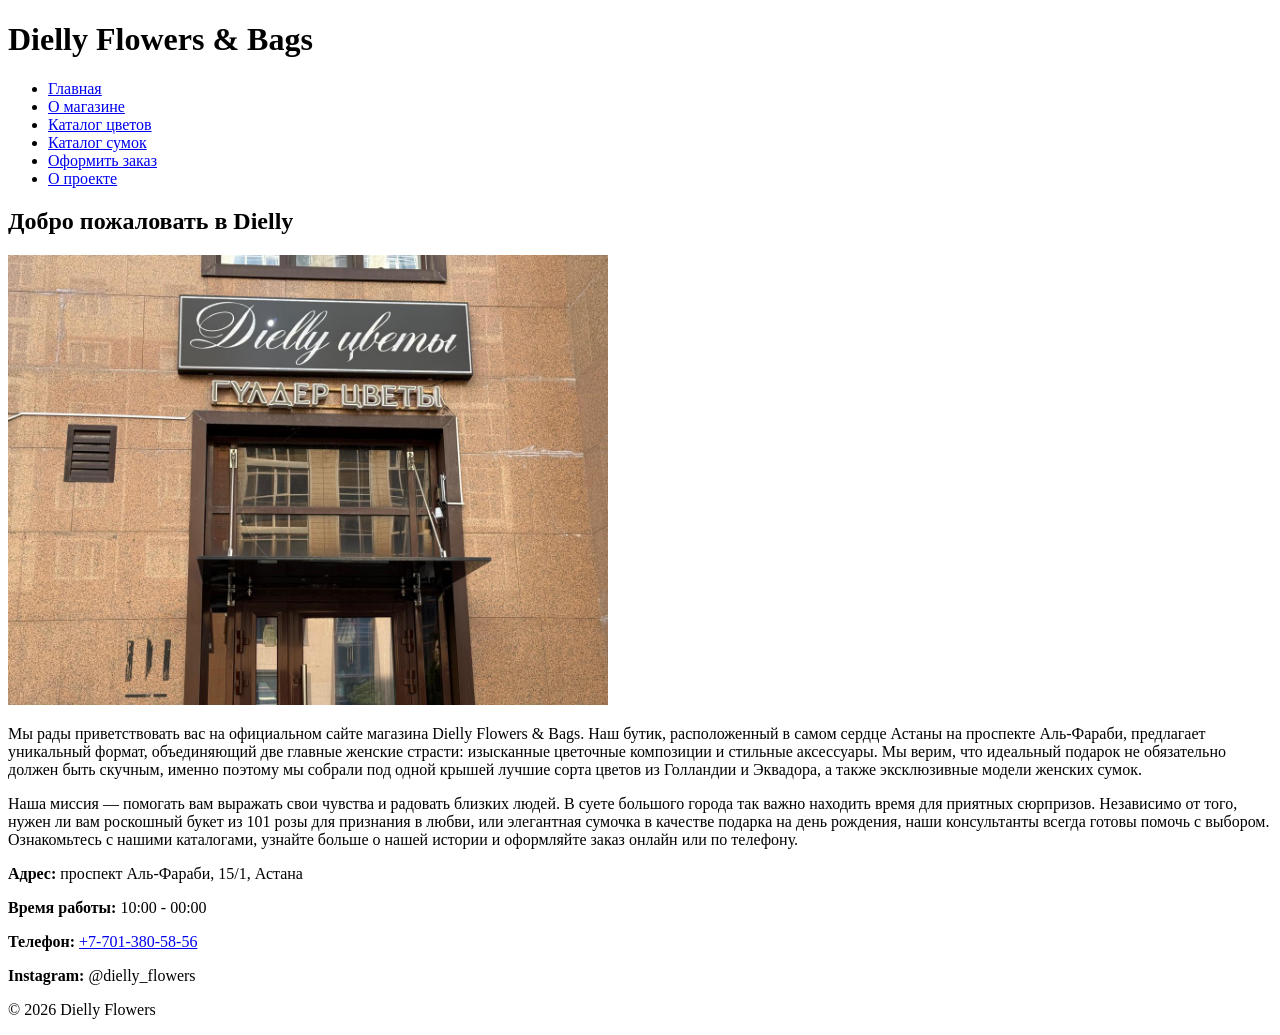
==== index.html @ 61161a2a "Add store front image to pages" ====
<!DOCTYPE html>
<html lang="ru">
<head>
    <meta charset="UTF-8">
    <meta name="viewport" content="width=device-width, initial-scale=1.0">
    <!-- Автор страницы: Расул Тажгулов -->
    <meta name="author" content="Расул Тажгулов">
    <meta name="description" content="Официальная страница цветочного и сумочного магазина Dielly в Астане">
    <title>Dielly Flowers & Bags — Главная</title>
</head>
<body>
    <!-- Используем header для логотипа и основной навигации по сайту -->
    <header>
        <h1>Dielly Flowers & Bags</h1>
        <!-- Используем nav, так как он семантически определяет блок с главными ссылками -->
        <nav>
            <ul>
                <li><a href="index.html">Главная</a></li>
                <li><a href="about.html">О магазине</a></li>
                <li><a href="flowers.html">Каталог цветов</a></li>
                <li><a href="bags.html">Каталог сумок</a></li>
                <li><a href="order.html">Оформить заказ</a></li>
                <li><a href="colophon.html">О проекте</a></li>
            </ul>
        </nav>
    </header>

    <main>
        <section>
            <h2>Добро пожаловать в Dielly</h2>
            
            <!-- Добавлено фото магазина. Атрибут alt обязателен для доступности (accessibility) -->
            <img src="images/photo_9.jpeg" alt="Витрина магазина Dielly Flowers на проспекте Аль-Фараби" width="600">

            <p>Мы рады приветствовать вас на официальном сайте магазина Dielly Flowers & Bags. Наш бутик, расположенный в самом сердце Астаны на проспекте Аль-Фараби, предлагает уникальный формат, объединяющий две главные женские страсти: изысканные цветочные композиции и стильные аксессуары. Мы верим, что идеальный подарок не обязательно должен быть скучным, именно поэтому мы собрали под одной крышей лучшие сорта цветов из Голландии и Эквадора, а также эксклюзивные модели женских сумок.</p>
            <p>Наша миссия — помогать вам выражать свои чувства и радовать близких людей. В суете большого города так важно находить время для приятных сюрпризов. Независимо от того, нужен ли вам роскошный букет из 101 розы для признания в любви, или элегантная сумочка в качестве подарка на день рождения, наши консультанты всегда готовы помочь с выбором. Ознакомьтесь с нашими каталогами, узнайте больше о нашей истории и оформляйте заказ онлайн или по телефону.</p>
        </section>
    </main>

    <footer>
        <p><strong>Адрес:</strong> проспект Аль-Фараби, 15/1, Астана</p>
        <p><strong>Время работы:</strong> 10:00 - 00:00</p>
        <p><strong>Телефон:</strong> <a href="tel:+77013805856">+7-701-380-58-56</a></p>
        <p><strong>Instagram:</strong> @dielly_flowers</p>
        <p>&copy; 2026 Dielly Flowers</p>
    </footer>
</body>
</html>
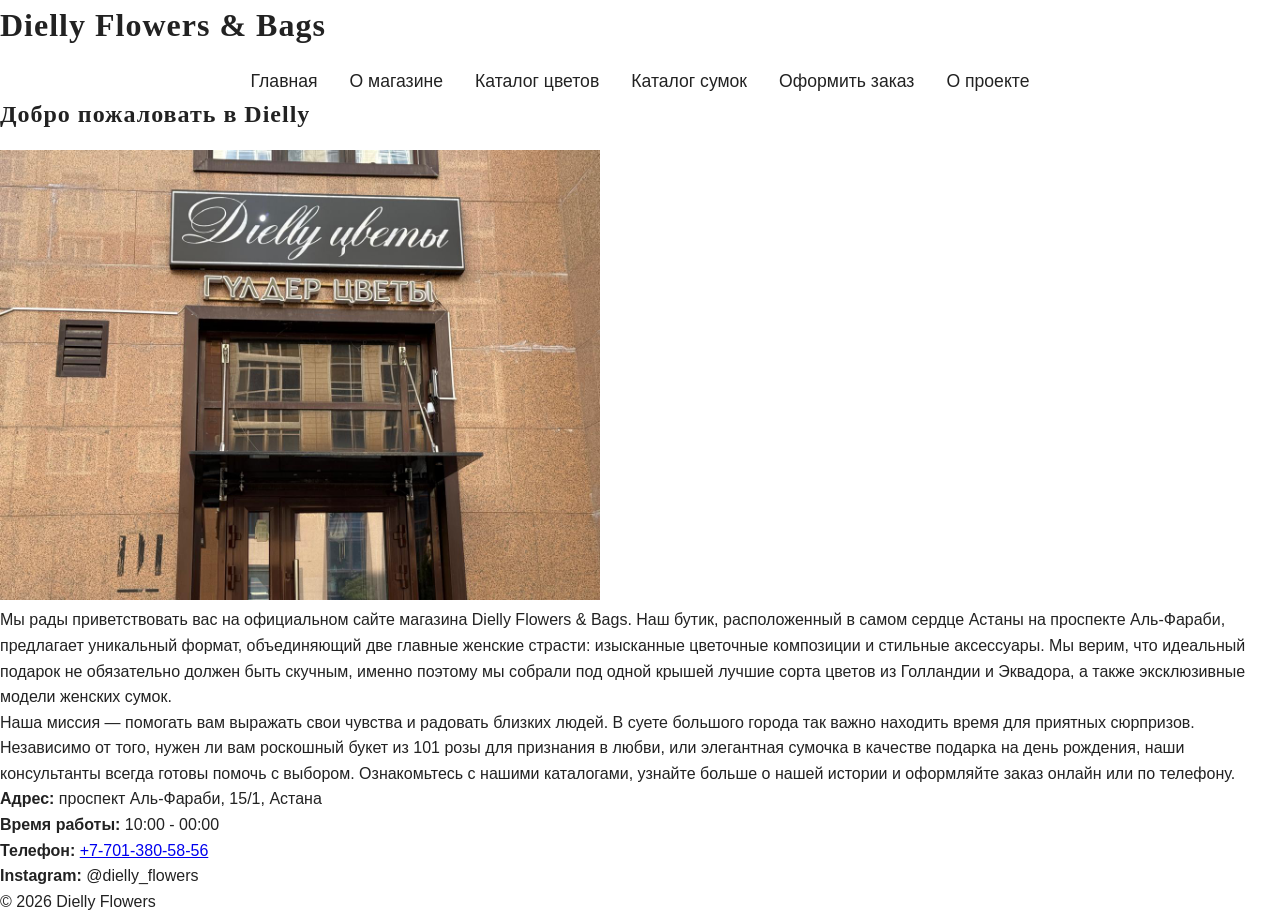
==== commit 12d56aec: "Update HTML structure and add base CSS" ====
--- a/index.html
+++ b/index.html
@@ -7,6 +7,8 @@
     <meta name="author" content="Расул Тажгулов">
     <meta name="description" content="Официальная страница цветочного и сумочного магазина Dielly в Астане">
     <title>Dielly Flowers & Bags — Главная</title>
+    <link rel="stylesheet" href="base.css">
+    <link rel="stylesheet" href="sayat.css">
 </head>
 <body>
     <!-- Используем header для логотипа и основной навигации по сайту -->
@@ -45,4 +47,4 @@
         <p>&copy; 2026 Dielly Flowers</p>
     </footer>
 </body>
-</html>+</html>
--- a/base.css
+++ b/base.css
@@ -0,0 +1,59 @@
+/* 
+Цветовая палитра проекта:
+1. #ffffff (Белый) - Чистый фон для секций
+2. rgb(34, 34, 34) - Темно-серый для основного текста (читабельность)
+3. rgba(233, 30, 99, 0.8) - Розовый акцент для кнопок и важных элементов
+4. #f5f5f5 - Светло-серый для фона форм
+5. hotpink (Named color) - Цвет для эффектов наведения (hover)
+*/
+
+/* Универсальный селектор (*) и Box Model */
+* {
+    box-sizing: border-box; 
+    margin: 0;
+    padding: 0;
+}
+
+body {
+    /* 1-е семейство шрифтов с fallback */
+    font-family: 'Segoe UI', Tahoma, Geneva, Verdana, sans-serif; 
+    color: rgb(34, 34, 34);
+    font-size: 16px;
+    line-height: 1.6;
+    /* Margin collapse объяснение: У body margin 0. Если бы у тега h2 внутри был margin-top, 
+       без padding'а у body их отступы "схлопнулись" бы (margin collapse), сдвинув сам body вниз. */
+}
+
+h1, h2, h3, legend {
+    /* 2-е семейство шрифтов */
+    font-family: 'Georgia', serif; 
+    font-weight: 700;
+    letter-spacing: 1px;
+    margin-bottom: 1rem;
+}
+
+.main-header {
+    background-color: #ffffff;
+    border-bottom: 2px solid #f5f5f5;
+    padding: 1rem 2rem;
+}
+
+/* Flexbox для навигации */
+nav ul {
+    display: flex;
+    justify-content: center;
+    align-items: center;
+    gap: 2rem;
+    list-style: none; /* Убираем точки */
+}
+
+nav a {
+    text-decoration: none;
+    color: rgb(34, 34, 34);
+    font-size: 1.1rem;
+}
+
+/* Pseudo-classes */
+nav a:hover, nav a:focus {
+    color: hotpink;
+}
--- a/sayat.css
+++ b/sayat.css
@@ -0,0 +1,139 @@
+/* 1. Центрирование №1 (через margin auto) */
+.container {
+    width: 95%;
+    max-width: 1200px;
+    margin: 2rem auto; 
+}
+
+/* 2. Grid Layout (Сплит-экран 60/40) */
+/* Почему Grid, а не Flex: Grid идеально подходит для жесткого двумерного каркаса страницы, 
+   гарантируя точные пропорции 6/4 (fr) колонок независимо от внутреннего контента. */
+.auth-split-layout {
+    display: grid;
+    grid-template-columns: minmax(300px, 6fr) 4fr;
+    gap: 2rem;
+}
+
+/* Демонстрация элемента, занимающего несколько колонок (span) - для будущих каталогов */
+.grid-full-width-demo {
+    grid-column: 1 / span 2;
+}
+
+/* 3. Демонстрация Float и Clear */
+.float-img {
+    float: left;
+    width: 45%;
+    margin-right: 1.5rem;
+    border: 3px solid rgba(233, 30, 99, 0.8); 
+}
+
+.clearfix {
+    clear: both;
+    /* Если убрать clear: both, родительский контейнер может "схлопнуться" по высоте 
+       и не будет обхватывать плавающую картинку, ломая верстку ниже. */
+}
+
+/* 4. Flex-контейнер для внутренних элементов с wrap */
+fieldset {
+    display: flex;
+    flex-direction: column;
+    flex-wrap: wrap;
+    background-color: #ffffff;
+    padding: 2rem;
+    border: 1px solid #ccc;
+    position: relative; /* Relative: контейнер для абсолютных элементов внутри */
+}
+
+/* 5. Позиционирование: Static (по умолчанию) */
+.static-text {
+    position: static; 
+}
+
+/* 6. Позиционирование: Fixed (Кнопка чата висит на экране) */
+.chat-widget {
+    position: fixed;
+    bottom: 20px;
+    right: 20px;
+    background-color: rgb(34, 34, 34);
+    color: #ffffff;
+    padding: 10px 20px;
+    border-radius: 5px;
+    z-index: 100;
+}
+
+/* 7. Позиционирование: Absolute и Центрирование №3 (через transform) */
+.absolute-center-demo span {
+    position: absolute;
+    top: 50%;
+    left: 50%;
+    transform: translate(-50%, -50%);
+}
+
+/* 8. Центрирование №2 (через Flex) для футера */
+.flex-center {
+    display: flex;
+    justify-content: center;
+    align-items: center;
+    padding: 1.5rem;
+}
+
+/* --- СЕЛЕКТОРЫ И ИХ ДЕМОНСТРАЦИЯ --- */
+
+/* Attribute selector */
+input[type="text"], input[type="tel"], select {
+    width: 100%;
+    padding: 0.8rem;
+    margin-bottom: 1.5rem;
+    border: 1px solid #ccc;
+}
+
+/* Sibling (+) */
+label + input {
+    background-color: #fcfcfc;
+}
+
+/* Child (>) */
+nav > ul {
+    padding: 0;
+}
+
+/* Pseudo-element (::before) */
+.auth-promo h2::before {
+    content: "🌸 ";
+}
+
+/* Structural pseudo-class (:first-child) */
+fieldset label:first-child {
+    font-weight: bold;
+}
+
+/* Группировка (запятые) */
+.auth-promo, .auth-form-area {
+    padding: 1rem;
+}
+
+/* --- SPECIFICITY EXPERIMENT (Эксперимент со специфичностью) --- */
+
+/* Правило А: Селектор тега внутри класса. Вес: 0, 1, 1 */
+.auth-form-area button {
+    background-color: rgb(34, 34, 34);
+    color: white;
+}
+
+/* Правило Б: Селектор двух классов. Вес: 0, 2, 0 */
+.order-form .submit-btn {
+    background-color: rgba(233, 30, 99, 0.8);
+    color: white;
+    padding: 1rem;
+    border: none;
+    cursor: pointer;
+}
+/* Разрешение конфликта: Правило Б побеждает, так как вес 0,2,0 больше, чем 0,1,1. 
+   Чтобы это работало без !important, мы просто добавили класс .submit-btn на нашу кнопку в HTML. */
+
+
+/* Демонстрация !important */
+#order-title {
+    /* !important используется ТОЛЬКО здесь, чтобы гарантированно перебить любые стили для главного заголовка страницы */
+    font-size: 2.2rem !important;
+}
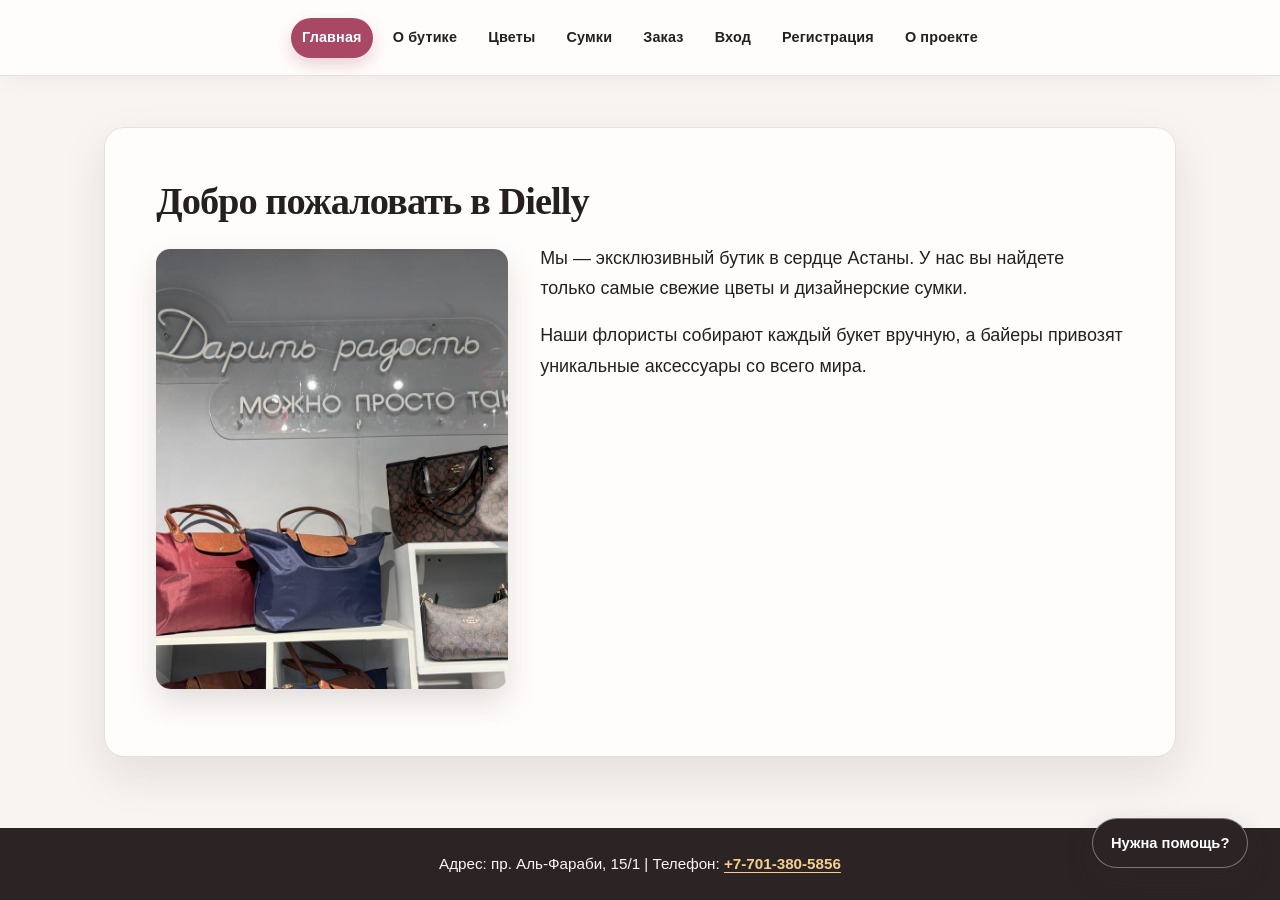
==== commit e8e2eacb: "feat(auth): implement 60/40 CSS Grid split-layout for login and register pages" ====
--- a/index.html
+++ b/index.html
@@ -3,48 +3,41 @@
 <head>
     <meta charset="UTF-8">
     <meta name="viewport" content="width=device-width, initial-scale=1.0">
-    <!-- Автор страницы: Расул Тажгулов -->
-    <meta name="author" content="Расул Тажгулов">
-    <meta name="description" content="Официальная страница цветочного и сумочного магазина Dielly в Астане">
-    <title>Dielly Flowers & Bags — Главная</title>
-    <link rel="stylesheet" href="base.css">
-    <link rel="stylesheet" href="sayat.css">
+    <meta name="author" content="Sayat Maksatuly">
+    <title>Главная — Dielly Flowers &amp; Bags</title>
+    <link rel="stylesheet" href="css/base.css">
+    <link rel="stylesheet" href="css/sayat.css">
 </head>
 <body>
-    <!-- Используем header для логотипа и основной навигации по сайту -->
     <header>
-        <h1>Dielly Flowers & Bags</h1>
-        <!-- Используем nav, так как он семантически определяет блок с главными ссылками -->
         <nav>
             <ul>
-                <li><a href="index.html">Главная</a></li>
-                <li><a href="about.html">О магазине</a></li>
-                <li><a href="flowers.html">Каталог цветов</a></li>
-                <li><a href="bags.html">Каталог сумок</a></li>
-                <li><a href="order.html">Оформить заказ</a></li>
+                <li><a href="index.html" class="active">Главная</a></li>
+                <li><a href="about.html">О бутике</a></li>
+                <li><a href="flowers.html">Цветы</a></li>
+                <li><a href="bags.html">Сумки</a></li>
+                <li><a href="order.html">Заказ</a></li>
+                <li><a href="login.html">Вход</a></li>
+                <li><a href="register.html">Регистрация</a></li>
                 <li><a href="colophon.html">О проекте</a></li>
             </ul>
         </nav>
     </header>
 
     <main>
-        <section>
+        <section class="about-shop">
             <h2>Добро пожаловать в Dielly</h2>
-            
-            <!-- Добавлено фото магазина. Атрибут alt обязателен для доступности (accessibility) -->
-            <img src="images/photo_9.jpeg" alt="Витрина магазина Dielly Flowers на проспекте Аль-Фараби" width="600">
-
-            <p>Мы рады приветствовать вас на официальном сайте магазина Dielly Flowers & Bags. Наш бутик, расположенный в самом сердце Астаны на проспекте Аль-Фараби, предлагает уникальный формат, объединяющий две главные женские страсти: изысканные цветочные композиции и стильные аксессуары. Мы верим, что идеальный подарок не обязательно должен быть скучным, именно поэтому мы собрали под одной крышей лучшие сорта цветов из Голландии и Эквадора, а также эксклюзивные модели женских сумок.</p>
-            <p>Наша миссия — помогать вам выражать свои чувства и радовать близких людей. В суете большого города так важно находить время для приятных сюрпризов. Независимо от того, нужен ли вам роскошный букет из 101 розы для признания в любви, или элегантная сумочка в качестве подарка на день рождения, наши консультанты всегда готовы помочь с выбором. Ознакомьтесь с нашими каталогами, узнайте больше о нашей истории и оформляйте заказ онлайн или по телефону.</p>
+            <img src="images/1/about.jpg" alt="Витрина магазина" class="about-img">
+            <p>Мы — эксклюзивный бутик в сердце Астаны. У нас вы найдете только самые свежие цветы и дизайнерские сумки.</p>
+            <p>Наши флористы собирают каждый букет вручную, а байеры привозят уникальные аксессуары со всего мира.</p>
+            <div class="clearfix"></div>
         </section>
     </main>
 
+    <div class="help-widget">Нужна помощь?</div>
+
     <footer>
-        <p><strong>Адрес:</strong> проспект Аль-Фараби, 15/1, Астана</p>
-        <p><strong>Время работы:</strong> 10:00 - 00:00</p>
-        <p><strong>Телефон:</strong> <a href="tel:+77013805856">+7-701-380-58-56</a></p>
-        <p><strong>Instagram:</strong> @dielly_flowers</p>
-        <p>&copy; 2026 Dielly Flowers</p>
+        <p>Адрес: пр. Аль-Фараби, 15/1 | Телефон: <a href="tel:+77013805856">+7-701-380-5856</a></p>
     </footer>
 </body>
 </html>
--- a/css/base.css
+++ b/css/base.css
@@ -0,0 +1,371 @@
+:root {
+    --ink: #25201f;
+    --muted: #756c68;
+    --paper: #fffdfb;
+    --canvas: #f8f4f1;
+    --line: #e9dfda;
+    --rose: #a94865;
+    --rose-dark: #7d3049;
+    --gold: #c69a56;
+    --shadow: 0 18px 45px rgba(58, 34, 39, 0.10);
+    --radius: 1.25rem;
+}
+
+* {
+    box-sizing: border-box;
+}
+
+html {
+    min-width: 320px;
+    scroll-behavior: smooth;
+}
+
+body {
+    min-height: 100vh;
+    margin: 0;
+    display: flex;
+    flex-direction: column;
+    background: var(--canvas);
+    color: var(--ink);
+    font-family: "Segoe UI", Tahoma, Geneva, Verdana, sans-serif;
+    font-size: 16px;
+    line-height: 1.5;
+    -webkit-font-smoothing: antialiased;
+}
+
+img {
+    display: block;
+    max-width: 100%;
+}
+
+a {
+    color: var(--rose-dark);
+    text-underline-offset: 0.2em;
+}
+
+a:hover,
+a:focus-visible {
+    color: var(--rose);
+}
+
+p {
+    margin: 0;
+    font-size: clamp(1rem, 0.96rem + 0.2vw, 1.125rem);
+    line-height: 1.72;
+}
+
+h1,
+h2,
+h3,
+h4,
+h5,
+h6 {
+    margin: 0;
+    color: var(--ink);
+    font-family: Georgia, "Times New Roman", serif;
+    font-weight: 600;
+    line-height: 1.12;
+    letter-spacing: -0.025em;
+}
+
+h1 {
+    font-size: clamp(2.35rem, 4vw, 4.25rem);
+}
+
+h2 {
+    font-size: clamp(1.9rem, 3vw, 3rem);
+}
+
+h3 {
+    font-size: clamp(1.3rem, 2vw, 1.7rem);
+}
+
+header {
+    position: sticky;
+    top: 0;
+    z-index: 10;
+    border-bottom: 1px solid rgba(233, 223, 218, 0.9);
+    background: rgba(255, 253, 251, 0.94);
+    box-shadow: 0 4px 24px rgba(58, 34, 39, 0.04);
+    backdrop-filter: blur(14px);
+}
+
+nav {
+    width: min(100% - 2rem, 80rem);
+    margin: 0 auto;
+}
+
+nav ul {
+    display: flex;
+    flex-wrap: wrap;
+    align-items: center;
+    justify-content: center;
+    gap: 0.35rem 0.55rem;
+    min-height: 4.7rem;
+    margin: 0;
+    padding: 0.6rem 0;
+    list-style: none;
+}
+
+nav a {
+    display: inline-flex;
+    align-items: center;
+    min-height: 2.5rem;
+    padding: 0.45rem 0.7rem;
+    border-radius: 999px;
+    color: var(--ink);
+    font-size: 0.9rem;
+    font-weight: 700;
+    letter-spacing: 0.01em;
+    text-decoration: none;
+    transition: background-color 180ms ease, color 180ms ease, transform 180ms ease;
+}
+
+nav a:hover,
+nav a:focus-visible {
+    background: #f6eaee;
+    color: var(--rose-dark);
+}
+
+nav a.active {
+    background: var(--rose);
+    color: #fff;
+    box-shadow: 0 7px 16px rgba(169, 72, 101, 0.24);
+}
+
+nav a:focus-visible,
+input:focus-visible,
+select:focus-visible,
+textarea:focus-visible,
+button:focus-visible {
+    outline: 3px solid rgba(198, 154, 86, 0.6);
+    outline-offset: 3px;
+}
+
+main {
+    width: min(100% - 2rem, 80rem);
+    flex: 1;
+    margin: 0 auto;
+    padding: clamp(2rem, 4vw, 4.5rem) 0;
+}
+
+main:has(.auth-split-layout) {
+    width: 100%;
+    max-width: none;
+    padding: 0;
+}
+
+footer {
+    margin-top: auto;
+    padding: 1.5rem 1rem;
+    background: #2c2424;
+    color: #fbf6f3;
+    text-align: center;
+}
+
+footer p {
+    font-size: 0.95rem;
+    line-height: 1.55;
+}
+
+footer a {
+    color: #f3cf8d;
+    font-weight: 700;
+}
+
+form {
+    width: 100%;
+}
+
+main > section > form {
+    max-width: 42rem;
+    margin: 0 auto;
+    padding: clamp(1.25rem, 4vw, 2.5rem);
+    border: 1px solid var(--line);
+    border-radius: var(--radius);
+    background: var(--paper);
+    box-shadow: var(--shadow);
+}
+
+fieldset {
+    min-width: 0;
+    margin: 0;
+    padding: clamp(1.2rem, 3vw, 2rem);
+    border: 1px solid var(--line);
+    border-radius: 0.9rem;
+}
+
+legend {
+    padding: 0 0.55rem;
+    color: var(--rose-dark);
+    font-family: Georgia, "Times New Roman", serif;
+    font-size: clamp(1.35rem, 2vw, 1.7rem);
+    font-weight: 600;
+}
+
+label {
+    display: block;
+    margin: 1.1rem 0 0.45rem;
+    color: var(--ink);
+    font-size: 0.95rem;
+    font-weight: 700;
+}
+
+input,
+select,
+textarea {
+    width: 100%;
+    min-height: 3rem;
+    padding: 0.7rem 0.8rem;
+    border: 1px solid #d9cbc6;
+    border-radius: 0.65rem;
+    background: #fff;
+    color: var(--ink);
+    font: inherit;
+    line-height: 1.4;
+    transition: border-color 180ms ease, box-shadow 180ms ease;
+}
+
+textarea {
+    min-height: 7rem;
+    resize: vertical;
+}
+
+input:focus,
+select:focus,
+textarea:focus {
+    border-color: var(--rose);
+    box-shadow: 0 0 0 4px rgba(169, 72, 101, 0.12);
+    outline: none;
+}
+
+button,
+.buy-btn {
+    display: inline-flex;
+    align-items: center;
+    justify-content: center;
+    min-height: 3rem;
+    padding: 0.7rem 1.2rem;
+    border: 1px solid transparent;
+    border-radius: 999px;
+    background: var(--rose);
+    color: #fff;
+    font: inherit;
+    font-weight: 700;
+    text-decoration: none;
+    cursor: pointer;
+    transition: background-color 180ms ease, box-shadow 180ms ease, transform 180ms ease;
+}
+
+button:hover,
+.buy-btn:hover,
+button:focus-visible,
+.buy-btn:focus-visible {
+    background: var(--rose-dark);
+    color: #fff;
+    box-shadow: 0 10px 20px rgba(125, 48, 73, 0.22);
+    transform: translateY(-1px);
+}
+
+.auth-split-layout {
+    display: grid;
+    grid-template-columns: 60% 40%;
+    width: 100%;
+    min-height: max(36rem, calc(100dvh - 9.25rem));
+    margin: 0;
+    overflow: hidden;
+    background: var(--paper);
+    box-shadow: 0 20px 48px rgba(58, 34, 39, 0.11);
+}
+
+.auth-promo,
+.auth-form-area {
+    min-width: 0;
+}
+
+.auth-promo {
+    display: flex;
+    flex-direction: column;
+    justify-content: center;
+    padding: clamp(2rem, 5vw, 5.5rem);
+    background: linear-gradient(135deg, rgba(92, 31, 52, 0.9), rgba(169, 72, 101, 0.66)), #8f4057;
+    color: #fff;
+}
+
+.auth-promo h2 {
+    max-width: 11ch;
+    color: #fff;
+}
+
+.auth-promo p {
+    max-width: 38rem;
+    margin-top: 1.25rem;
+    color: rgba(255, 255, 255, 0.9);
+}
+
+.auth-promo img {
+    width: min(100%, 32rem);
+    max-height: 20rem;
+    margin-top: 2rem;
+    border: 5px solid rgba(255, 255, 255, 0.52);
+    border-radius: 1rem;
+    object-fit: cover;
+    box-shadow: 0 18px 34px rgba(42, 17, 26, 0.28);
+}
+
+.auth-form-area {
+    display: grid;
+    place-items: center;
+    padding: clamp(1.5rem, 4vw, 4.5rem);
+    background: var(--paper);
+}
+
+.auth-form-area form {
+    width: min(100%, 28rem);
+}
+
+.auth-form-area fieldset {
+    background: #fff;
+    box-shadow: var(--shadow);
+}
+
+.auth-form-area form > p {
+    margin-top: 1rem;
+    text-align: center;
+    font-size: 0.98rem;
+}
+
+.auth-form-area button {
+    width: 100%;
+    margin-top: 1.5rem;
+}
+
+@media (max-width: 760px) {
+    nav ul {
+        gap: 0.15rem;
+    }
+
+    nav a {
+        min-height: 2.25rem;
+        padding: 0.35rem 0.55rem;
+        font-size: 0.8rem;
+    }
+
+    main {
+        width: min(100% - 1.25rem, 80rem);
+        padding: 1.5rem 0 2.75rem;
+    }
+
+    .auth-split-layout {
+        grid-template-columns: 1fr;
+        min-height: auto;
+    }
+
+    .auth-promo {
+        min-height: 29rem;
+    }
+
+    .auth-form-area {
+        padding-block: 2.5rem;
+    }
+}
--- a/css/sayat.css
+++ b/css/sayat.css
@@ -0,0 +1,125 @@
+.about-shop {
+    max-width: 67rem;
+    margin: 0 auto;
+    padding: clamp(1.5rem, 4vw, 3.5rem);
+    border: 1px solid var(--line);
+    border-radius: var(--radius);
+    background: var(--paper);
+    box-shadow: var(--shadow);
+}
+
+.about-shop h2 {
+    margin-bottom: 1.25rem;
+}
+
+.about-shop p + p {
+    margin-top: 1rem;
+}
+
+.about-img {
+    float: left;
+    width: min(42%, 22rem);
+    aspect-ratio: 4 / 5;
+    margin: 0.4rem 2rem 1rem 0;
+    border-radius: 0.9rem;
+    object-fit: cover;
+    box-shadow: 0 14px 30px rgba(58, 34, 39, 0.14);
+}
+
+.clearfix {
+    clear: both;
+}
+
+.help-widget {
+    position: fixed;
+    right: clamp(1rem, 3vw, 2rem);
+    bottom: clamp(1rem, 3vw, 2rem);
+    z-index: 5;
+    padding: 0.8rem 1.1rem;
+    border: 1px solid rgba(255, 255, 255, 0.38);
+    border-radius: 999px;
+    background: #2c2424;
+    color: #fff;
+    box-shadow: 0 12px 28px rgba(44, 36, 36, 0.24);
+    font-size: 0.92rem;
+    font-weight: 700;
+}
+
+#special-text {
+    color: rgba(255, 255, 255, 0.9);
+}
+
+.colophon-container {
+    max-width: 62rem;
+    margin: 0 auto;
+    padding: clamp(1.5rem, 4vw, 3.5rem);
+    border: 1px solid var(--line);
+    border-radius: var(--radius);
+    background: var(--paper);
+    box-shadow: var(--shadow);
+}
+
+.colophon-container > h2 {
+    margin-bottom: 1.25rem;
+}
+
+.colophon-container > p + p {
+    margin-top: 1.25rem;
+}
+
+.colophon-container code {
+    padding: 0.1rem 0.35rem;
+    border-radius: 0.3rem;
+    background: #f4e9e4;
+    color: var(--rose-dark);
+    font-size: 0.9em;
+}
+
+.team-section {
+    margin-top: clamp(2.5rem, 5vw, 4rem);
+    padding-top: clamp(2rem, 4vw, 3rem);
+    border-top: 1px solid var(--line);
+}
+
+.team-section h2 {
+    margin-bottom: 1.5rem;
+}
+
+.team-photo {
+    width: min(100%, 25rem);
+    margin: 0 auto 2rem;
+    border: 5px solid #fff;
+    border-radius: 1rem;
+    box-shadow: 0 14px 32px rgba(58, 34, 39, 0.14);
+}
+
+.team-list {
+    display: grid;
+    gap: 0.85rem;
+    margin: 0;
+    padding: 0;
+    list-style: none;
+}
+
+.team-list li {
+    padding: 1rem 1.15rem;
+    border: 1px solid var(--line);
+    border-left: 4px solid var(--rose);
+    border-radius: 0.75rem;
+    background: #fff;
+    font-size: 1rem;
+    line-height: 1.6;
+}
+
+@media (max-width: 600px) {
+    .about-img {
+        float: none;
+        width: 100%;
+        max-width: 25rem;
+        margin: 0 0 1.25rem;
+    }
+
+    .help-widget {
+        display: none;
+    }
+}
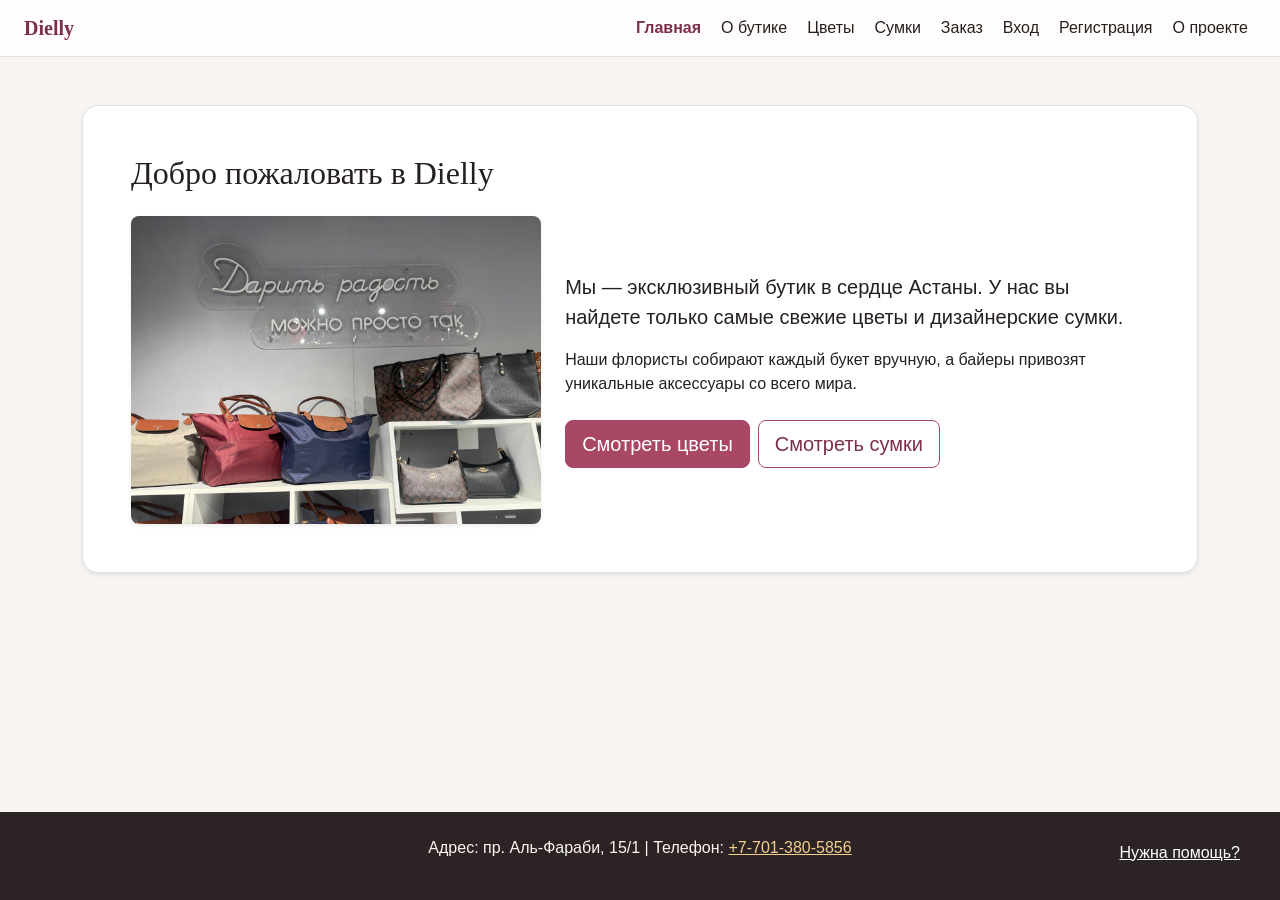
==== commit d186e8cc: "Add Bootstrap layout" ====
--- a/index.html
+++ b/index.html
@@ -5,39 +5,61 @@
     <meta name="viewport" content="width=device-width, initial-scale=1.0">
     <meta name="author" content="Sayat Maksatuly">
     <title>Главная — Dielly Flowers &amp; Bags</title>
+    <!-- Bootstrap 5.3.8 -->
+    <link href="https://cdn.jsdelivr.net/npm/bootstrap@5.3.8/dist/css/bootstrap.min.css" rel="stylesheet" integrity="sha384-sRIl4kxILFvY47J16cr9ZwB07vP4J8+LH7qKQnuqkuIAvNWLzeN8tE5YBujZqJLB" crossorigin="anonymous">
     <link rel="stylesheet" href="css/base.css">
     <link rel="stylesheet" href="css/sayat.css">
 </head>
-<body>
-    <header>
-        <nav>
-            <ul>
-                <li><a href="index.html" class="active">Главная</a></li>
-                <li><a href="about.html">О бутике</a></li>
-                <li><a href="flowers.html">Цветы</a></li>
-                <li><a href="bags.html">Сумки</a></li>
-                <li><a href="order.html">Заказ</a></li>
-                <li><a href="login.html">Вход</a></li>
-                <li><a href="register.html">Регистрация</a></li>
-                <li><a href="colophon.html">О проекте</a></li>
-            </ul>
+<body class="d-flex flex-column min-vh-100">
+    <header class="site-header">
+        <nav class="navbar navbar-expand-xl" aria-label="Основная навигация">
+            <!-- A full-width container keeps the navigation background edge to edge. -->
+            <div class="container-fluid px-3 px-lg-4">
+                <a class="navbar-brand fw-semibold" href="index.html">Dielly</a>
+                <button class="navbar-toggler" type="button" data-bs-toggle="collapse" data-bs-target="#siteNav" aria-controls="siteNav" aria-expanded="false" aria-label="Открыть меню">
+                    <span class="navbar-toggler-icon"></span>
+                </button>
+                <div class="collapse navbar-collapse" id="siteNav">
+                    <ul class="navbar-nav ms-auto align-items-xl-center gap-xl-1">
+                        <li class="nav-item"><a class="nav-link active" aria-current="page" href="index.html">Главная</a></li>
+                        <li class="nav-item"><a class="nav-link" href="about.html">О бутике</a></li>
+                        <li class="nav-item"><a class="nav-link" href="flowers.html">Цветы</a></li>
+                        <li class="nav-item"><a class="nav-link" href="bags.html">Сумки</a></li>
+                        <li class="nav-item"><a class="nav-link" href="order.html">Заказ</a></li>
+                        <li class="nav-item"><a class="nav-link" href="login.html">Вход</a></li>
+                        <li class="nav-item"><a class="nav-link" href="register.html">Регистрация</a></li>
+                        <li class="nav-item"><a class="nav-link" href="colophon.html">О проекте</a></li>
+                    </ul>
+                </div>
+            </div>
         </nav>
     </header>
 
-    <main>
-        <section class="about-shop">
-            <h2>Добро пожаловать в Dielly</h2>
-            <img src="images/1/about.jpg" alt="Витрина магазина" class="about-img">
-            <p>Мы — эксклюзивный бутик в сердце Астаны. У нас вы найдете только самые свежие цветы и дизайнерские сумки.</p>
-            <p>Наши флористы собирают каждый букет вручную, а байеры привозят уникальные аксессуары со всего мира.</p>
-            <div class="clearfix"></div>
+    <!-- A centered container keeps the welcome content readable on desktop. -->
+    <main class="container py-5">
+        <section class="about-shop bg-white border rounded-4 shadow-sm p-4 p-md-5">
+            <h1 class="h2 mb-4 text-center text-md-start">Добро пожаловать в Dielly</h1>
+            <div class="row g-4 align-items-center">
+                <div class="col-12 col-md-5">
+                    <img src="images/1/about.jpg" alt="Витрина магазина" class="about-img img-fluid rounded-3 shadow-sm">
+                </div>
+                <div class="col-12 col-md-7 text-center text-md-start">
+                    <p class="lead">Мы — эксклюзивный бутик в сердце Астаны. У нас вы найдете только самые свежие цветы и дизайнерские сумки.</p>
+                    <p class="mt-3">Наши флористы собирают каждый букет вручную, а байеры привозят уникальные аксессуары со всего мира.</p>
+                    <div class="d-flex flex-column flex-sm-row gap-2 mt-4 justify-content-center justify-content-md-start">
+                        <a class="btn btn-primary btn-lg" href="flowers.html">Смотреть цветы</a>
+                        <a class="btn btn-outline-primary btn-lg" href="bags.html">Смотреть сумки</a>
+                    </div>
+                </div>
+            </div>
         </section>
     </main>
 
-    <div class="help-widget">Нужна помощь?</div>
+    <a class="help-widget d-none d-lg-block" href="tel:+77013805856">Нужна помощь?</a>
 
-    <footer>
+    <footer class="mt-auto py-4 text-center">
         <p>Адрес: пр. Аль-Фараби, 15/1 | Телефон: <a href="tel:+77013805856">+7-701-380-5856</a></p>
     </footer>
+    <script src="https://cdn.jsdelivr.net/npm/bootstrap@5.3.8/dist/js/bootstrap.bundle.min.js" integrity="sha384-FKyoEForCGlyvwx9Hj09JcYn3nv7wiPVlz7YYwJrWVcXK/BmnVDxM+D2scQbITxI" crossorigin="anonymous"></script>
 </body>
 </html>
--- a/css/base.css
+++ b/css/base.css
@@ -1,371 +1,61 @@
 :root {
-    --ink: #25201f;
-    --muted: #756c68;
-    --paper: #fffdfb;
-    --canvas: #f8f4f1;
-    --line: #e9dfda;
     --rose: #a94865;
     --rose-dark: #7d3049;
-    --gold: #c69a56;
-    --shadow: 0 18px 45px rgba(58, 34, 39, 0.10);
-    --radius: 1.25rem;
-}
-
-* {
-    box-sizing: border-box;
-}
-
-html {
-    min-width: 320px;
-    scroll-behavior: smooth;
+    --canvas: #f8f4f1;
 }
 
 body {
-    min-height: 100vh;
-    margin: 0;
-    display: flex;
-    flex-direction: column;
     background: var(--canvas);
-    color: var(--ink);
-    font-family: "Segoe UI", Tahoma, Geneva, Verdana, sans-serif;
-    font-size: 16px;
-    line-height: 1.5;
-    -webkit-font-smoothing: antialiased;
+    color: #25201f;
+    font-family: "Segoe UI", Tahoma, sans-serif;
 }
 
-img {
-    display: block;
-    max-width: 100%;
+h1, h2, h3, .navbar-brand, legend {
+    font-family: Georgia, "Times New Roman", serif;
 }
 
-a {
-    color: var(--rose-dark);
-    text-underline-offset: 0.2em;
+a { color: var(--rose-dark); }
+a:hover { color: var(--rose); }
+
+.site-header {
+    background: #fffdfb;
+    border-bottom: 1px solid #e9dfda;
 }
 
-a:hover,
-a:focus-visible {
-    color: var(--rose);
+.navbar-brand, .navbar-brand:hover { color: var(--rose-dark); }
+.navbar .nav-link { color: #25201f; }
+.navbar .nav-link:hover { color: var(--rose-dark); }
+.navbar .nav-link.active { color: var(--rose-dark); font-weight: 700; }
+
+.btn-primary {
+    --bs-btn-bg: var(--rose);
+    --bs-btn-border-color: var(--rose);
+    --bs-btn-hover-bg: var(--rose-dark);
+    --bs-btn-hover-border-color: var(--rose-dark);
+    --bs-btn-disabled-bg: var(--rose);
+    --bs-btn-disabled-border-color: var(--rose);
 }
 
-p {
-    margin: 0;
-    font-size: clamp(1rem, 0.96rem + 0.2vw, 1.125rem);
-    line-height: 1.72;
+.btn-outline-primary {
+    --bs-btn-color: var(--rose-dark);
+    --bs-btn-border-color: var(--rose);
+    --bs-btn-hover-bg: var(--rose);
+    --bs-btn-hover-border-color: var(--rose);
 }
 
-h1,
-h2,
-h3,
-h4,
-h5,
-h6 {
-    margin: 0;
-    color: var(--ink);
-    font-family: Georgia, "Times New Roman", serif;
-    font-weight: 600;
-    line-height: 1.12;
-    letter-spacing: -0.025em;
+.form-control:focus, .form-select:focus {
+    border-color: var(--rose);
+    box-shadow: 0 0 0 .25rem rgba(169, 72, 101, .15);
 }
 
-h1 {
-    font-size: clamp(2.35rem, 4vw, 4.25rem);
-}
+.product-price { color: var(--rose-dark); }
+.product-photo { aspect-ratio: 4 / 4.5; object-fit: cover; }
+.auth-promo { background: var(--rose-dark); }
+.auth-promo h2 { color: #fff; }
+.auth-photo { max-height: 20rem; object-fit: cover; }
+.auth-form { width: min(100%, 28rem); }
+.order-section { max-width: 42rem; }
 
-h2 {
-    font-size: clamp(1.9rem, 3vw, 3rem);
-}
-
-h3 {
-    font-size: clamp(1.3rem, 2vw, 1.7rem);
-}
-
-header {
-    position: sticky;
-    top: 0;
-    z-index: 10;
-    border-bottom: 1px solid rgba(233, 223, 218, 0.9);
-    background: rgba(255, 253, 251, 0.94);
-    box-shadow: 0 4px 24px rgba(58, 34, 39, 0.04);
-    backdrop-filter: blur(14px);
-}
-
-nav {
-    width: min(100% - 2rem, 80rem);
-    margin: 0 auto;
-}
-
-nav ul {
-    display: flex;
-    flex-wrap: wrap;
-    align-items: center;
-    justify-content: center;
-    gap: 0.35rem 0.55rem;
-    min-height: 4.7rem;
-    margin: 0;
-    padding: 0.6rem 0;
-    list-style: none;
-}
-
-nav a {
-    display: inline-flex;
-    align-items: center;
-    min-height: 2.5rem;
-    padding: 0.45rem 0.7rem;
-    border-radius: 999px;
-    color: var(--ink);
-    font-size: 0.9rem;
-    font-weight: 700;
-    letter-spacing: 0.01em;
-    text-decoration: none;
-    transition: background-color 180ms ease, color 180ms ease, transform 180ms ease;
-}
-
-nav a:hover,
-nav a:focus-visible {
-    background: #f6eaee;
-    color: var(--rose-dark);
-}
-
-nav a.active {
-    background: var(--rose);
-    color: #fff;
-    box-shadow: 0 7px 16px rgba(169, 72, 101, 0.24);
-}
-
-nav a:focus-visible,
-input:focus-visible,
-select:focus-visible,
-textarea:focus-visible,
-button:focus-visible {
-    outline: 3px solid rgba(198, 154, 86, 0.6);
-    outline-offset: 3px;
-}
-
-main {
-    width: min(100% - 2rem, 80rem);
-    flex: 1;
-    margin: 0 auto;
-    padding: clamp(2rem, 4vw, 4.5rem) 0;
-}
-
-main:has(.auth-split-layout) {
-    width: 100%;
-    max-width: none;
-    padding: 0;
-}
-
-footer {
-    margin-top: auto;
-    padding: 1.5rem 1rem;
-    background: #2c2424;
-    color: #fbf6f3;
-    text-align: center;
-}
-
-footer p {
-    font-size: 0.95rem;
-    line-height: 1.55;
-}
-
-footer a {
-    color: #f3cf8d;
-    font-weight: 700;
-}
-
-form {
-    width: 100%;
-}
-
-main > section > form {
-    max-width: 42rem;
-    margin: 0 auto;
-    padding: clamp(1.25rem, 4vw, 2.5rem);
-    border: 1px solid var(--line);
-    border-radius: var(--radius);
-    background: var(--paper);
-    box-shadow: var(--shadow);
-}
-
-fieldset {
-    min-width: 0;
-    margin: 0;
-    padding: clamp(1.2rem, 3vw, 2rem);
-    border: 1px solid var(--line);
-    border-radius: 0.9rem;
-}
-
-legend {
-    padding: 0 0.55rem;
-    color: var(--rose-dark);
-    font-family: Georgia, "Times New Roman", serif;
-    font-size: clamp(1.35rem, 2vw, 1.7rem);
-    font-weight: 600;
-}
-
-label {
-    display: block;
-    margin: 1.1rem 0 0.45rem;
-    color: var(--ink);
-    font-size: 0.95rem;
-    font-weight: 700;
-}
-
-input,
-select,
-textarea {
-    width: 100%;
-    min-height: 3rem;
-    padding: 0.7rem 0.8rem;
-    border: 1px solid #d9cbc6;
-    border-radius: 0.65rem;
-    background: #fff;
-    color: var(--ink);
-    font: inherit;
-    line-height: 1.4;
-    transition: border-color 180ms ease, box-shadow 180ms ease;
-}
-
-textarea {
-    min-height: 7rem;
-    resize: vertical;
-}
-
-input:focus,
-select:focus,
-textarea:focus {
-    border-color: var(--rose);
-    box-shadow: 0 0 0 4px rgba(169, 72, 101, 0.12);
-    outline: none;
-}
-
-button,
-.buy-btn {
-    display: inline-flex;
-    align-items: center;
-    justify-content: center;
-    min-height: 3rem;
-    padding: 0.7rem 1.2rem;
-    border: 1px solid transparent;
-    border-radius: 999px;
-    background: var(--rose);
-    color: #fff;
-    font: inherit;
-    font-weight: 700;
-    text-decoration: none;
-    cursor: pointer;
-    transition: background-color 180ms ease, box-shadow 180ms ease, transform 180ms ease;
-}
-
-button:hover,
-.buy-btn:hover,
-button:focus-visible,
-.buy-btn:focus-visible {
-    background: var(--rose-dark);
-    color: #fff;
-    box-shadow: 0 10px 20px rgba(125, 48, 73, 0.22);
-    transform: translateY(-1px);
-}
-
-.auth-split-layout {
-    display: grid;
-    grid-template-columns: 60% 40%;
-    width: 100%;
-    min-height: max(36rem, calc(100dvh - 9.25rem));
-    margin: 0;
-    overflow: hidden;
-    background: var(--paper);
-    box-shadow: 0 20px 48px rgba(58, 34, 39, 0.11);
-}
-
-.auth-promo,
-.auth-form-area {
-    min-width: 0;
-}
-
-.auth-promo {
-    display: flex;
-    flex-direction: column;
-    justify-content: center;
-    padding: clamp(2rem, 5vw, 5.5rem);
-    background: linear-gradient(135deg, rgba(92, 31, 52, 0.9), rgba(169, 72, 101, 0.66)), #8f4057;
-    color: #fff;
-}
-
-.auth-promo h2 {
-    max-width: 11ch;
-    color: #fff;
-}
-
-.auth-promo p {
-    max-width: 38rem;
-    margin-top: 1.25rem;
-    color: rgba(255, 255, 255, 0.9);
-}
-
-.auth-promo img {
-    width: min(100%, 32rem);
-    max-height: 20rem;
-    margin-top: 2rem;
-    border: 5px solid rgba(255, 255, 255, 0.52);
-    border-radius: 1rem;
-    object-fit: cover;
-    box-shadow: 0 18px 34px rgba(42, 17, 26, 0.28);
-}
-
-.auth-form-area {
-    display: grid;
-    place-items: center;
-    padding: clamp(1.5rem, 4vw, 4.5rem);
-    background: var(--paper);
-}
-
-.auth-form-area form {
-    width: min(100%, 28rem);
-}
-
-.auth-form-area fieldset {
-    background: #fff;
-    box-shadow: var(--shadow);
-}
-
-.auth-form-area form > p {
-    margin-top: 1rem;
-    text-align: center;
-    font-size: 0.98rem;
-}
-
-.auth-form-area button {
-    width: 100%;
-    margin-top: 1.5rem;
-}
-
-@media (max-width: 760px) {
-    nav ul {
-        gap: 0.15rem;
-    }
-
-    nav a {
-        min-height: 2.25rem;
-        padding: 0.35rem 0.55rem;
-        font-size: 0.8rem;
-    }
-
-    main {
-        width: min(100% - 1.25rem, 80rem);
-        padding: 1.5rem 0 2.75rem;
-    }
-
-    .auth-split-layout {
-        grid-template-columns: 1fr;
-        min-height: auto;
-    }
-
-    .auth-promo {
-        min-height: 29rem;
-    }
-
-    .auth-form-area {
-        padding-block: 2.5rem;
-    }
-}
+footer { background: #2c2424; color: #fbf6f3; }
+footer a { color: #f3cf8d; }
+footer a:hover { color: #fff; }
--- a/css/sayat.css
+++ b/css/sayat.css
@@ -1,125 +1,20 @@
-.about-shop {
-    max-width: 67rem;
-    margin: 0 auto;
-    padding: clamp(1.5rem, 4vw, 3.5rem);
-    border: 1px solid var(--line);
-    border-radius: var(--radius);
-    background: var(--paper);
-    box-shadow: var(--shadow);
+.about-img {
+    width: 100%;
+    max-height: 30rem;
+    object-fit: cover;
 }
 
-.about-shop h2 {
-    margin-bottom: 1.25rem;
-}
-
-.about-shop p + p {
-    margin-top: 1rem;
-}
-
-.about-img {
-    float: left;
-    width: min(42%, 22rem);
-    aspect-ratio: 4 / 5;
-    margin: 0.4rem 2rem 1rem 0;
-    border-radius: 0.9rem;
-    object-fit: cover;
-    box-shadow: 0 14px 30px rgba(58, 34, 39, 0.14);
-}
-
-.clearfix {
-    clear: both;
-}
+.colophon-container { max-width: 62rem; }
+.team-photo { width: 100%; max-width: 25rem; }
 
 .help-widget {
     position: fixed;
-    right: clamp(1rem, 3vw, 2rem);
-    bottom: clamp(1rem, 3vw, 2rem);
-    z-index: 5;
-    padding: 0.8rem 1.1rem;
-    border: 1px solid rgba(255, 255, 255, 0.38);
-    border-radius: 999px;
+    right: 1.5rem;
+    bottom: 1.5rem;
+    padding: .7rem 1rem;
+    border-radius: 2rem;
     background: #2c2424;
     color: #fff;
-    box-shadow: 0 12px 28px rgba(44, 36, 36, 0.24);
-    font-size: 0.92rem;
-    font-weight: 700;
 }
 
-#special-text {
-    color: rgba(255, 255, 255, 0.9);
-}
-
-.colophon-container {
-    max-width: 62rem;
-    margin: 0 auto;
-    padding: clamp(1.5rem, 4vw, 3.5rem);
-    border: 1px solid var(--line);
-    border-radius: var(--radius);
-    background: var(--paper);
-    box-shadow: var(--shadow);
-}
-
-.colophon-container > h2 {
-    margin-bottom: 1.25rem;
-}
-
-.colophon-container > p + p {
-    margin-top: 1.25rem;
-}
-
-.colophon-container code {
-    padding: 0.1rem 0.35rem;
-    border-radius: 0.3rem;
-    background: #f4e9e4;
-    color: var(--rose-dark);
-    font-size: 0.9em;
-}
-
-.team-section {
-    margin-top: clamp(2.5rem, 5vw, 4rem);
-    padding-top: clamp(2rem, 4vw, 3rem);
-    border-top: 1px solid var(--line);
-}
-
-.team-section h2 {
-    margin-bottom: 1.5rem;
-}
-
-.team-photo {
-    width: min(100%, 25rem);
-    margin: 0 auto 2rem;
-    border: 5px solid #fff;
-    border-radius: 1rem;
-    box-shadow: 0 14px 32px rgba(58, 34, 39, 0.14);
-}
-
-.team-list {
-    display: grid;
-    gap: 0.85rem;
-    margin: 0;
-    padding: 0;
-    list-style: none;
-}
-
-.team-list li {
-    padding: 1rem 1.15rem;
-    border: 1px solid var(--line);
-    border-left: 4px solid var(--rose);
-    border-radius: 0.75rem;
-    background: #fff;
-    font-size: 1rem;
-    line-height: 1.6;
-}
-
-@media (max-width: 600px) {
-    .about-img {
-        float: none;
-        width: 100%;
-        max-width: 25rem;
-        margin: 0 0 1.25rem;
-    }
-
-    .help-widget {
-        display: none;
-    }
-}
+.help-widget:hover { color: #fff; }
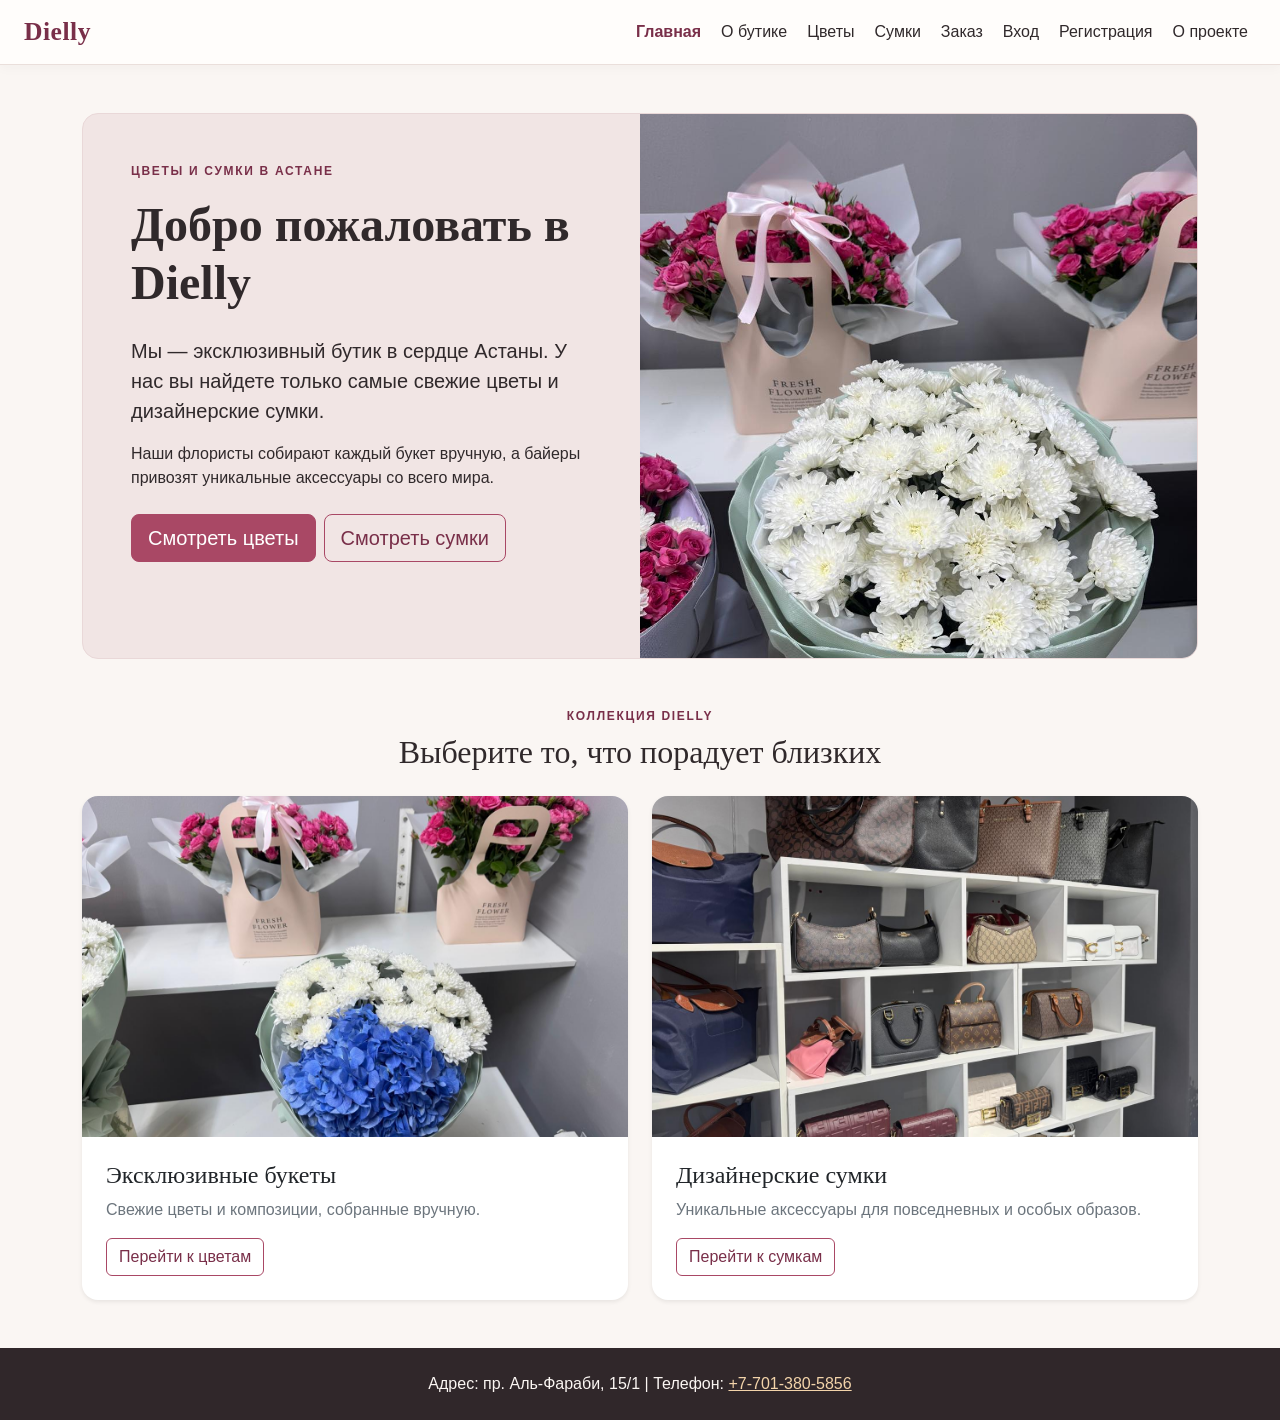
==== commit 8934cd52: "Refine product card styling" ====
--- a/index.html
+++ b/index.html
@@ -13,7 +13,7 @@
 <body class="d-flex flex-column min-vh-100">
     <header class="site-header">
         <nav class="navbar navbar-expand-xl" aria-label="Основная навигация">
-            <!-- A full-width container keeps the navigation background edge to edge. -->
+            <!-- container-fluid keeps the navigation full width. -->
             <div class="container-fluid px-3 px-lg-4">
                 <a class="navbar-brand fw-semibold" href="index.html">Dielly</a>
                 <button class="navbar-toggler" type="button" data-bs-toggle="collapse" data-bs-target="#siteNav" aria-controls="siteNav" aria-expanded="false" aria-label="Открыть меню">
@@ -35,30 +35,58 @@
         </nav>
     </header>
 
-    <!-- A centered container keeps the welcome content readable on desktop. -->
-    <main class="container py-5">
-        <section class="about-shop bg-white border rounded-4 shadow-sm p-4 p-md-5">
-            <h1 class="h2 mb-4 text-center text-md-start">Добро пожаловать в Dielly</h1>
-            <div class="row g-4 align-items-center">
-                <div class="col-12 col-md-5">
-                    <img src="images/1/about.jpg" alt="Витрина магазина" class="about-img img-fluid rounded-3 shadow-sm">
-                </div>
-                <div class="col-12 col-md-7 text-center text-md-start">
-                    <p class="lead">Мы — эксклюзивный бутик в сердце Астаны. У нас вы найдете только самые свежие цветы и дизайнерские сумки.</p>
-                    <p class="mt-3">Наши флористы собирают каждый букет вручную, а байеры привозят уникальные аксессуары со всего мира.</p>
-                    <div class="d-flex flex-column flex-sm-row gap-2 mt-4 justify-content-center justify-content-md-start">
+    <main class="container py-4 py-md-5">
+        <section class="hero-panel rounded-4 overflow-hidden mb-5">
+            <div class="row g-0 align-items-stretch">
+                <div class="col-12 col-lg-6 p-4 p-md-5 text-center text-md-start">
+                    <p class="eyebrow mb-3">Цветы и сумки в Астане</p>
+                    <h1 class="display-5 fw-bold mb-4">Добро пожаловать в Dielly</h1>
+                    <p class="lead mb-3">Мы — эксклюзивный бутик в сердце Астаны. У нас вы найдете только самые свежие цветы и дизайнерские сумки.</p>
+                    <p class="mb-4">Наши флористы собирают каждый букет вручную, а байеры привозят уникальные аксессуары со всего мира.</p>
+                    <div class="d-flex flex-column flex-sm-row gap-2 justify-content-center justify-content-md-start">
                         <a class="btn btn-primary btn-lg" href="flowers.html">Смотреть цветы</a>
                         <a class="btn btn-outline-primary btn-lg" href="bags.html">Смотреть сумки</a>
                     </div>
+                </div>
+                <div class="col-12 col-lg-6 d-flex">
+                    <img src="images/1/photo_3.jpeg" alt="Букеты цветов в бутике Dielly" class="hero-photo img-fluid d-block">
+                </div>
+            </div>
+        </section>
+
+        <section aria-labelledby="collectionsTitle">
+            <div class="text-center mb-4">
+                <p class="eyebrow mb-2">Коллекция Dielly</p>
+                <h2 id="collectionsTitle" class="h2 mb-0">Выберите то, что порадует близких</h2>
+            </div>
+            <!-- Bootstrap Card component adapted for the existing flower and bag collections. -->
+            <div class="row g-4">
+                <div class="col-12 col-md-6">
+                    <article class="card product-card h-100 border-0 shadow-sm">
+                        <img src="images/1/photo_5.jpeg" alt="Цветочные композиции в бутике" class="category-photo img-fluid">
+                        <div class="card-body p-4">
+                            <h3 class="card-title h4">Эксклюзивные букеты</h3>
+                            <p class="card-text text-secondary">Свежие цветы и композиции, собранные вручную.</p>
+                            <a class="btn btn-outline-primary" href="flowers.html">Перейти к цветам</a>
+                        </div>
+                    </article>
+                </div>
+                <div class="col-12 col-md-6">
+                    <article class="card product-card h-100 border-0 shadow-sm">
+                        <img src="images/1/photo 2.jpeg" alt="Дизайнерские сумки на полках бутика" class="category-photo img-fluid">
+                        <div class="card-body p-4">
+                            <h3 class="card-title h4">Дизайнерские сумки</h3>
+                            <p class="card-text text-secondary">Уникальные аксессуары для повседневных и особых образов.</p>
+                            <a class="btn btn-outline-primary" href="bags.html">Перейти к сумкам</a>
+                        </div>
+                    </article>
                 </div>
             </div>
         </section>
     </main>
 
-    <a class="help-widget d-none d-lg-block" href="tel:+77013805856">Нужна помощь?</a>
-
     <footer class="mt-auto py-4 text-center">
-        <p>Адрес: пр. Аль-Фараби, 15/1 | Телефон: <a href="tel:+77013805856">+7-701-380-5856</a></p>
+        <p class="mb-0">Адрес: пр. Аль-Фараби, 15/1 | Телефон: <a href="tel:+77013805856">+7-701-380-5856</a></p>
     </footer>
     <script src="https://cdn.jsdelivr.net/npm/bootstrap@5.3.8/dist/js/bootstrap.bundle.min.js" integrity="sha384-FKyoEForCGlyvwx9Hj09JcYn3nv7wiPVlz7YYwJrWVcXK/BmnVDxM+D2scQbITxI" crossorigin="anonymous"></script>
 </body>
--- a/css/base.css
+++ b/css/base.css
@@ -1,12 +1,13 @@
 :root {
     --rose: #a94865;
-    --rose-dark: #7d3049;
-    --canvas: #f8f4f1;
+    --rose-dark: #792f49;
+    --canvas: #faf6f3;
+    --ink: #30292b;
 }
 
 body {
     background: var(--canvas);
-    color: #25201f;
+    color: var(--ink);
     font-family: "Segoe UI", Tahoma, sans-serif;
 }
 
@@ -19,13 +20,40 @@
 
 .site-header {
     background: #fffdfb;
-    border-bottom: 1px solid #e9dfda;
+    border-bottom: 1px solid #eadfdb;
+    box-shadow: 0 2px 12px rgba(48, 41, 43, .04);
 }
 
-.navbar-brand, .navbar-brand:hover { color: var(--rose-dark); }
-.navbar .nav-link { color: #25201f; }
-.navbar .nav-link:hover { color: var(--rose-dark); }
-.navbar .nav-link.active { color: var(--rose-dark); font-weight: 700; }
+.navbar-brand { color: var(--rose-dark); font-size: 1.6rem; letter-spacing: .02em; }
+.navbar-brand:hover { color: var(--rose); }
+.navbar .nav-link { color: var(--ink); }
+.navbar .nav-link:hover, .navbar .nav-link.active { color: var(--rose-dark); }
+.navbar .nav-link.active { font-weight: 700; }
+.navbar-toggler { border-color: #dbcac7; }
+
+.eyebrow {
+    color: var(--rose-dark);
+    font-size: .75rem;
+    font-weight: 700;
+    letter-spacing: .14em;
+    text-transform: uppercase;
+}
+
+.hero-panel { background: #f1e5e4; border: 1px solid #e9d8d8; }
+.hero-photo { width: 100%; height: 17rem; object-fit: cover; }
+.category-photo { width: 100%; aspect-ratio: 16 / 10; object-fit: cover; }
+.product-photo { width: 100%; aspect-ratio: 4 / 3; object-fit: cover; }
+.product-photo-top { object-position: center 35%; }
+.product-photo-bottom { object-position: center 60%; }
+.about-photo { width: 100%; max-height: 34rem; object-fit: cover; }
+.auth-photo { max-height: 19rem; object-fit: cover; }
+.team-photo { width: 100%; max-width: 25rem; }
+
+.card { border-radius: 1rem; overflow: hidden; }
+.product-card { transition: transform .2s ease, box-shadow .2s ease; }
+.product-card:hover { transform: translateY(-3px); box-shadow: 0 .6rem 1.4rem rgba(48, 41, 43, .12); }
+.product-price { color: var(--rose-dark); }
+.product-badge { background: #f7e6e9; color: var(--rose-dark); }
 
 .btn-primary {
     --bs-btn-bg: var(--rose);
@@ -48,14 +76,15 @@
     box-shadow: 0 0 0 .25rem rgba(169, 72, 101, .15);
 }
 
-.product-price { color: var(--rose-dark); }
-.product-photo { aspect-ratio: 4 / 4.5; object-fit: cover; }
 .auth-promo { background: var(--rose-dark); }
-.auth-promo h2 { color: #fff; }
-.auth-photo { max-height: 20rem; object-fit: cover; }
-.auth-form { width: min(100%, 28rem); }
+.auth-form { width: 100%; max-width: 28rem; }
 .order-section { max-width: 42rem; }
+.colophon-container { max-width: 62rem; }
 
-footer { background: #2c2424; color: #fbf6f3; }
-footer a { color: #f3cf8d; }
+footer { background: #30272a; color: #fbf6f3; }
+footer a { color: #f3d4aa; }
 footer a:hover { color: #fff; }
+
+@media (min-width: 992px) {
+    .hero-photo { height: 34rem; }
+}
--- a/css/sayat.css
+++ b/css/sayat.css
@@ -1,20 +1 @@
-.about-img {
-    width: 100%;
-    max-height: 30rem;
-    object-fit: cover;
-}
-
-.colophon-container { max-width: 62rem; }
-.team-photo { width: 100%; max-width: 25rem; }
-
-.help-widget {
-    position: fixed;
-    right: 1.5rem;
-    bottom: 1.5rem;
-    padding: .7rem 1rem;
-    border-radius: 2rem;
-    background: #2c2424;
-    color: #fff;
-}
-
-.help-widget:hover { color: #fff; }
+.welcome-note { border-left: 3px solid var(--rose); }
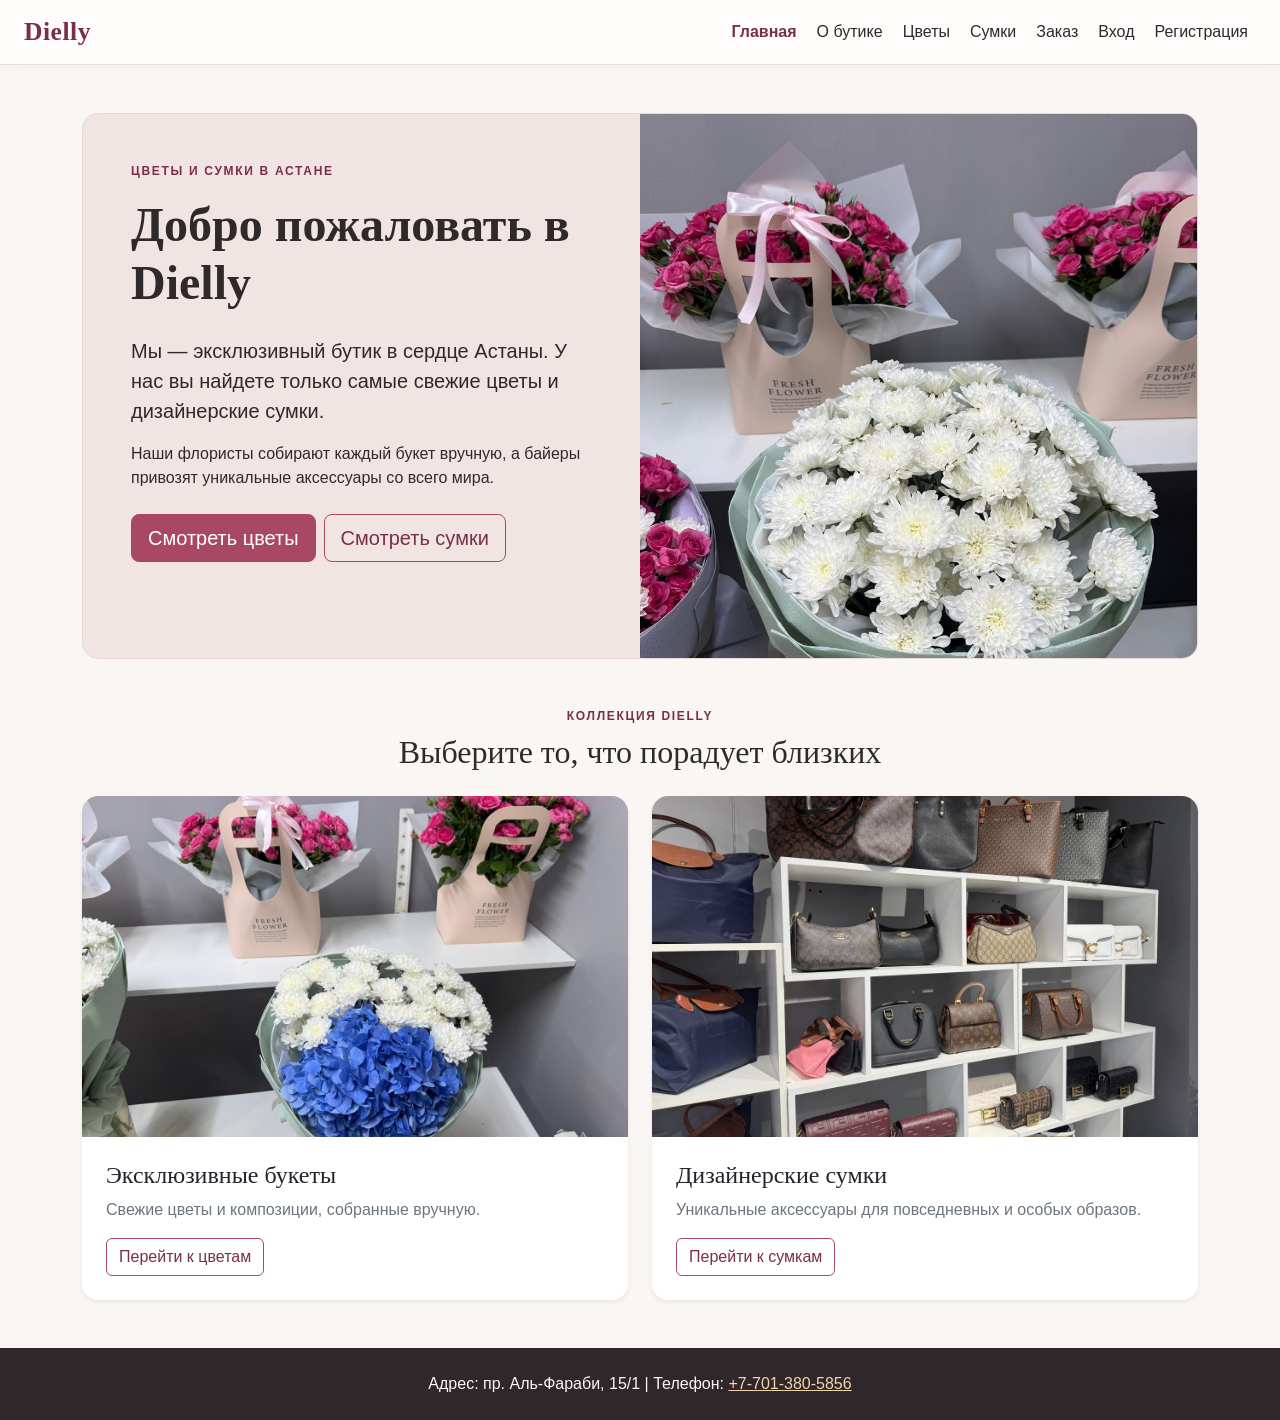
==== commit 521656ee: "Prepare final midterm submission" ====
--- a/index.html
+++ b/index.html
@@ -16,10 +16,10 @@
             <!-- container-fluid keeps the navigation full width. -->
             <div class="container-fluid px-3 px-lg-4">
                 <a class="navbar-brand fw-semibold" href="index.html">Dielly</a>
-                <button class="navbar-toggler" type="button" data-bs-toggle="collapse" data-bs-target="#siteNav" aria-controls="siteNav" aria-expanded="false" aria-label="Открыть меню">
+                <button id="site-nav-toggle" class="navbar-toggler" type="button" data-bs-toggle="collapse" data-bs-target="#site-nav" aria-controls="site-nav" aria-expanded="false" aria-label="Открыть меню">
                     <span class="navbar-toggler-icon"></span>
                 </button>
-                <div class="collapse navbar-collapse" id="siteNav">
+                <div class="collapse navbar-collapse" id="site-nav">
                     <ul class="navbar-nav ms-auto align-items-xl-center gap-xl-1">
                         <li class="nav-item"><a class="nav-link active" aria-current="page" href="index.html">Главная</a></li>
                         <li class="nav-item"><a class="nav-link" href="about.html">О бутике</a></li>
@@ -28,14 +28,13 @@
                         <li class="nav-item"><a class="nav-link" href="order.html">Заказ</a></li>
                         <li class="nav-item"><a class="nav-link" href="login.html">Вход</a></li>
                         <li class="nav-item"><a class="nav-link" href="register.html">Регистрация</a></li>
-                        <li class="nav-item"><a class="nav-link" href="colophon.html">О проекте</a></li>
                     </ul>
                 </div>
             </div>
         </nav>
     </header>
 
-    <main class="container py-4 py-md-5">
+    <main class="container flex-grow-1 py-4 py-md-5">
         <section class="hero-panel rounded-4 overflow-hidden mb-5">
             <div class="row g-0 align-items-stretch">
                 <div class="col-12 col-lg-6 p-4 p-md-5 text-center text-md-start">
@@ -54,10 +53,10 @@
             </div>
         </section>
 
-        <section aria-labelledby="collectionsTitle">
+        <section aria-labelledby="collections-title">
             <div class="text-center mb-4">
                 <p class="eyebrow mb-2">Коллекция Dielly</p>
-                <h2 id="collectionsTitle" class="h2 mb-0">Выберите то, что порадует близких</h2>
+                <h2 id="collections-title" class="h2 mb-0">Выберите то, что порадует близких</h2>
             </div>
             <!-- Bootstrap Card component adapted for the existing flower and bag collections. -->
             <div class="row g-4">
@@ -73,7 +72,7 @@
                 </div>
                 <div class="col-12 col-md-6">
                     <article class="card product-card h-100 border-0 shadow-sm">
-                        <img src="images/1/photo 2.jpeg" alt="Дизайнерские сумки на полках бутика" class="category-photo img-fluid">
+                        <img src="images/1/photo%202.jpeg" alt="Дизайнерские сумки на полках бутика" class="category-photo img-fluid">
                         <div class="card-body p-4">
                             <h3 class="card-title h4">Дизайнерские сумки</h3>
                             <p class="card-text text-secondary">Уникальные аксессуары для повседневных и особых образов.</p>
@@ -85,7 +84,7 @@
         </section>
     </main>
 
-    <footer class="mt-auto py-4 text-center">
+    <footer class="mt-auto py-4 px-3 text-center">
         <p class="mb-0">Адрес: пр. Аль-Фараби, 15/1 | Телефон: <a href="tel:+77013805856">+7-701-380-5856</a></p>
     </footer>
     <script src="https://cdn.jsdelivr.net/npm/bootstrap@5.3.8/dist/js/bootstrap.bundle.min.js" integrity="sha384-FKyoEForCGlyvwx9Hj09JcYn3nv7wiPVlz7YYwJrWVcXK/BmnVDxM+D2scQbITxI" crossorigin="anonymous"></script>
--- a/css/base.css
+++ b/css/base.css
@@ -47,7 +47,6 @@
 .product-photo-bottom { object-position: center 60%; }
 .about-photo { width: 100%; max-height: 34rem; object-fit: cover; }
 .auth-photo { max-height: 19rem; object-fit: cover; }
-.team-photo { width: 100%; max-width: 25rem; }
 
 .card { border-radius: 1rem; overflow: hidden; }
 .product-card { transition: transform .2s ease, box-shadow .2s ease; }
@@ -79,7 +78,6 @@
 .auth-promo { background: var(--rose-dark); }
 .auth-form { width: 100%; max-width: 28rem; }
 .order-section { max-width: 42rem; }
-.colophon-container { max-width: 62rem; }
 
 footer { background: #30272a; color: #fbf6f3; }
 footer a { color: #f3d4aa; }
--- a/css/sayat.css
+++ b/css/sayat.css
@@ -1 +1,3 @@
-.welcome-note { border-left: 3px solid var(--rose); }
+.welcome-note {
+    border-left: 3px solid var(--rose);
+}
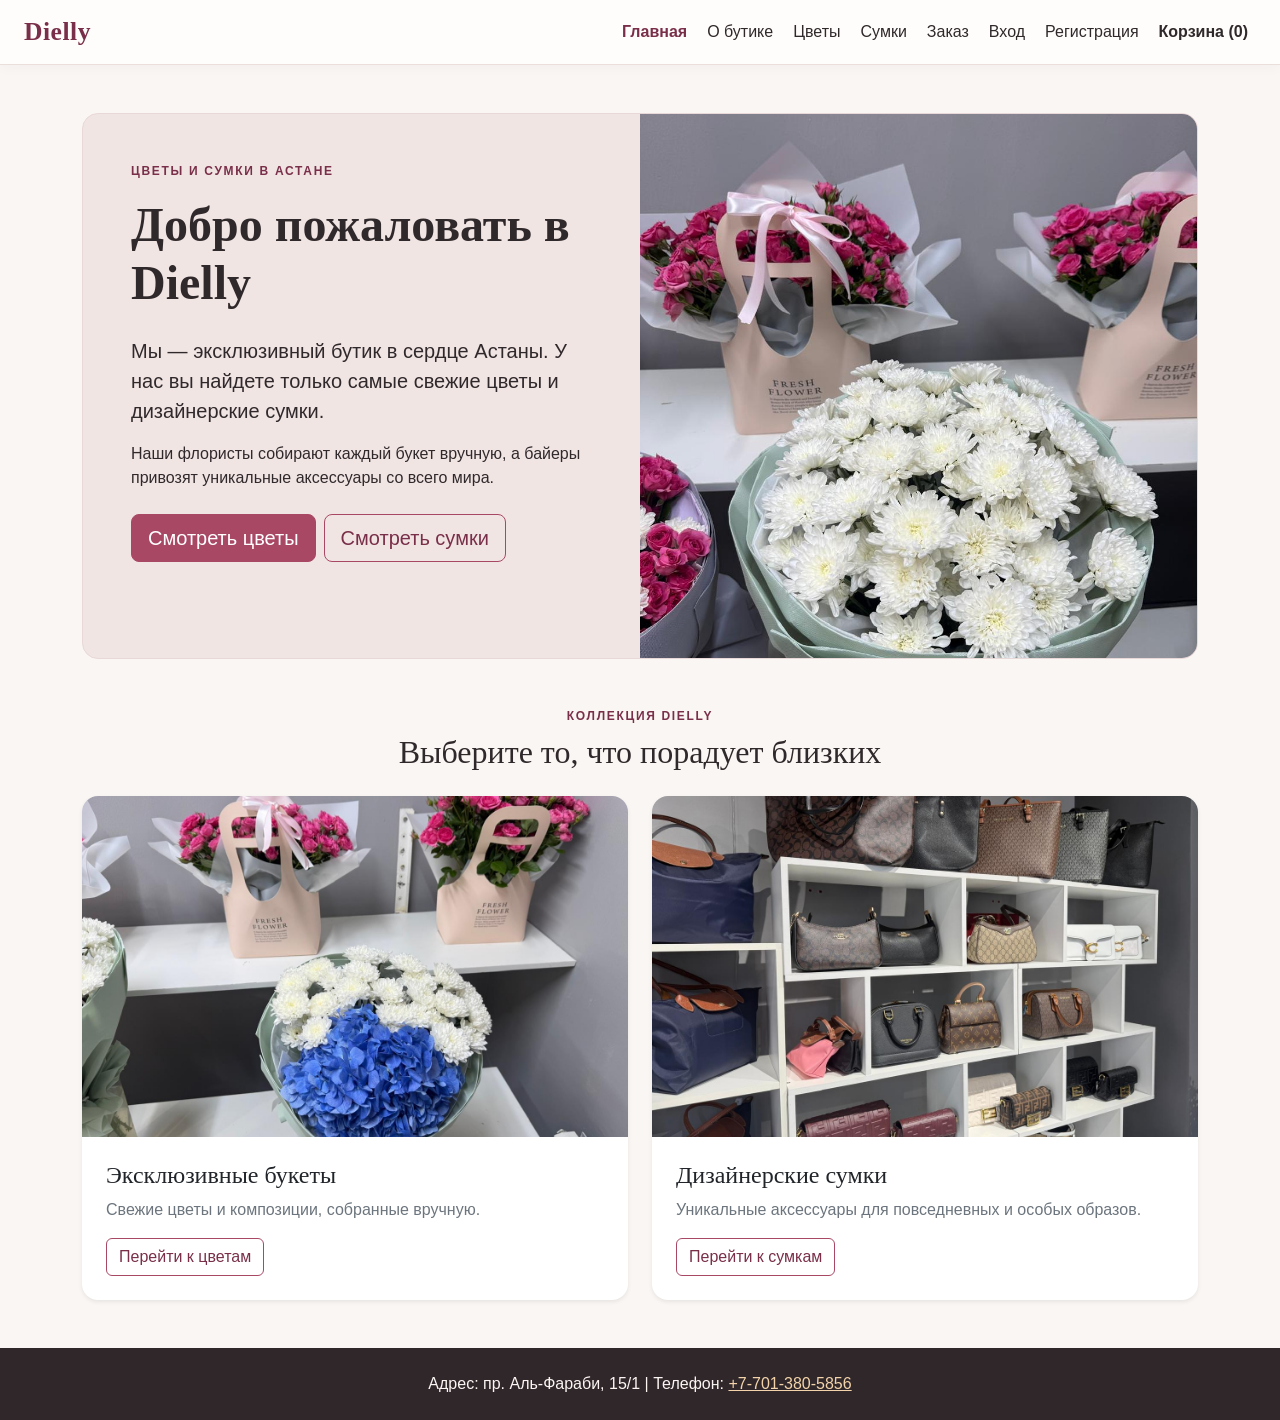
==== commit e4928a18: "feat: add JavaScript product data" ====
--- a/index.html
+++ b/index.html
@@ -9,6 +9,8 @@
     <link href="https://cdn.jsdelivr.net/npm/bootstrap@5.3.8/dist/css/bootstrap.min.css" rel="stylesheet" integrity="sha384-sRIl4kxILFvY47J16cr9ZwB07vP4J8+LH7qKQnuqkuIAvNWLzeN8tE5YBujZqJLB" crossorigin="anonymous">
     <link rel="stylesheet" href="css/base.css">
     <link rel="stylesheet" href="css/sayat.css">
+    <script src="js/data.js" defer></script>
+    <script src="js/main.js" defer></script>
 </head>
 <body class="d-flex flex-column min-vh-100">
     <header class="site-header">
